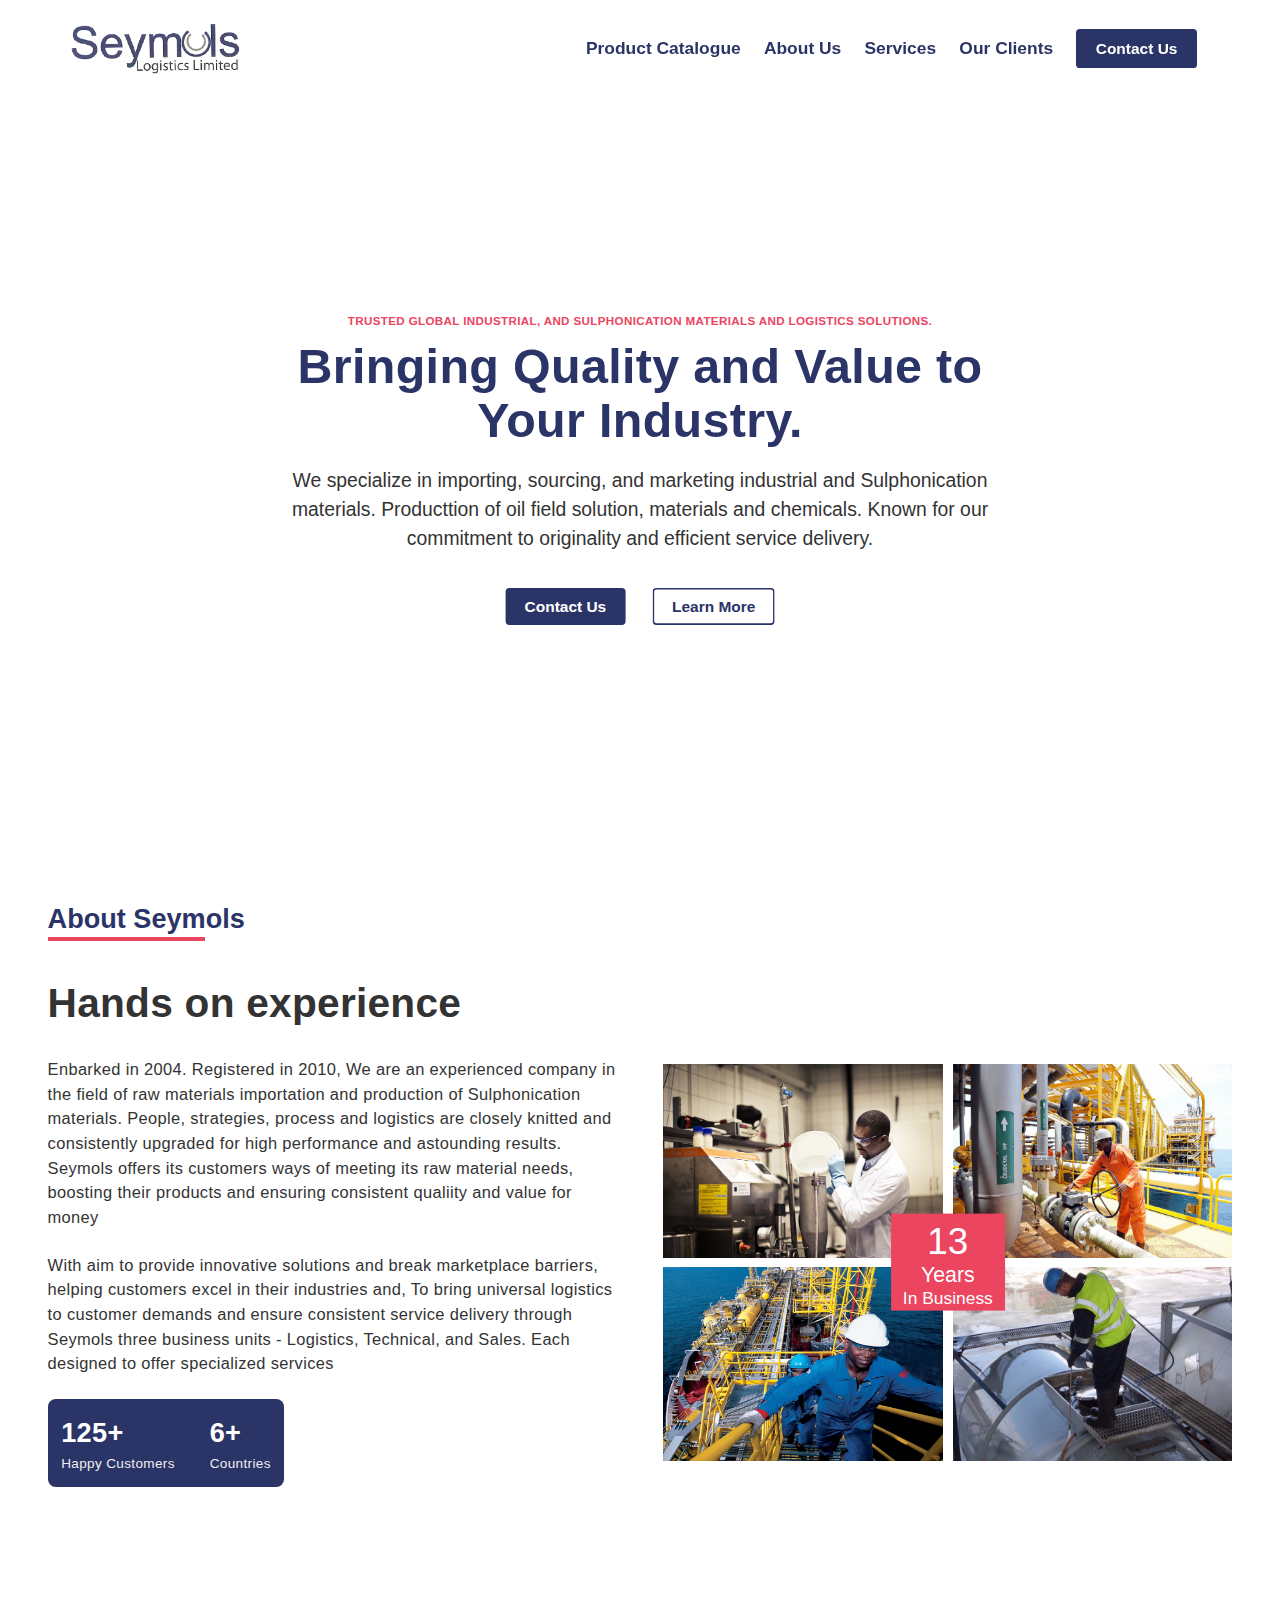
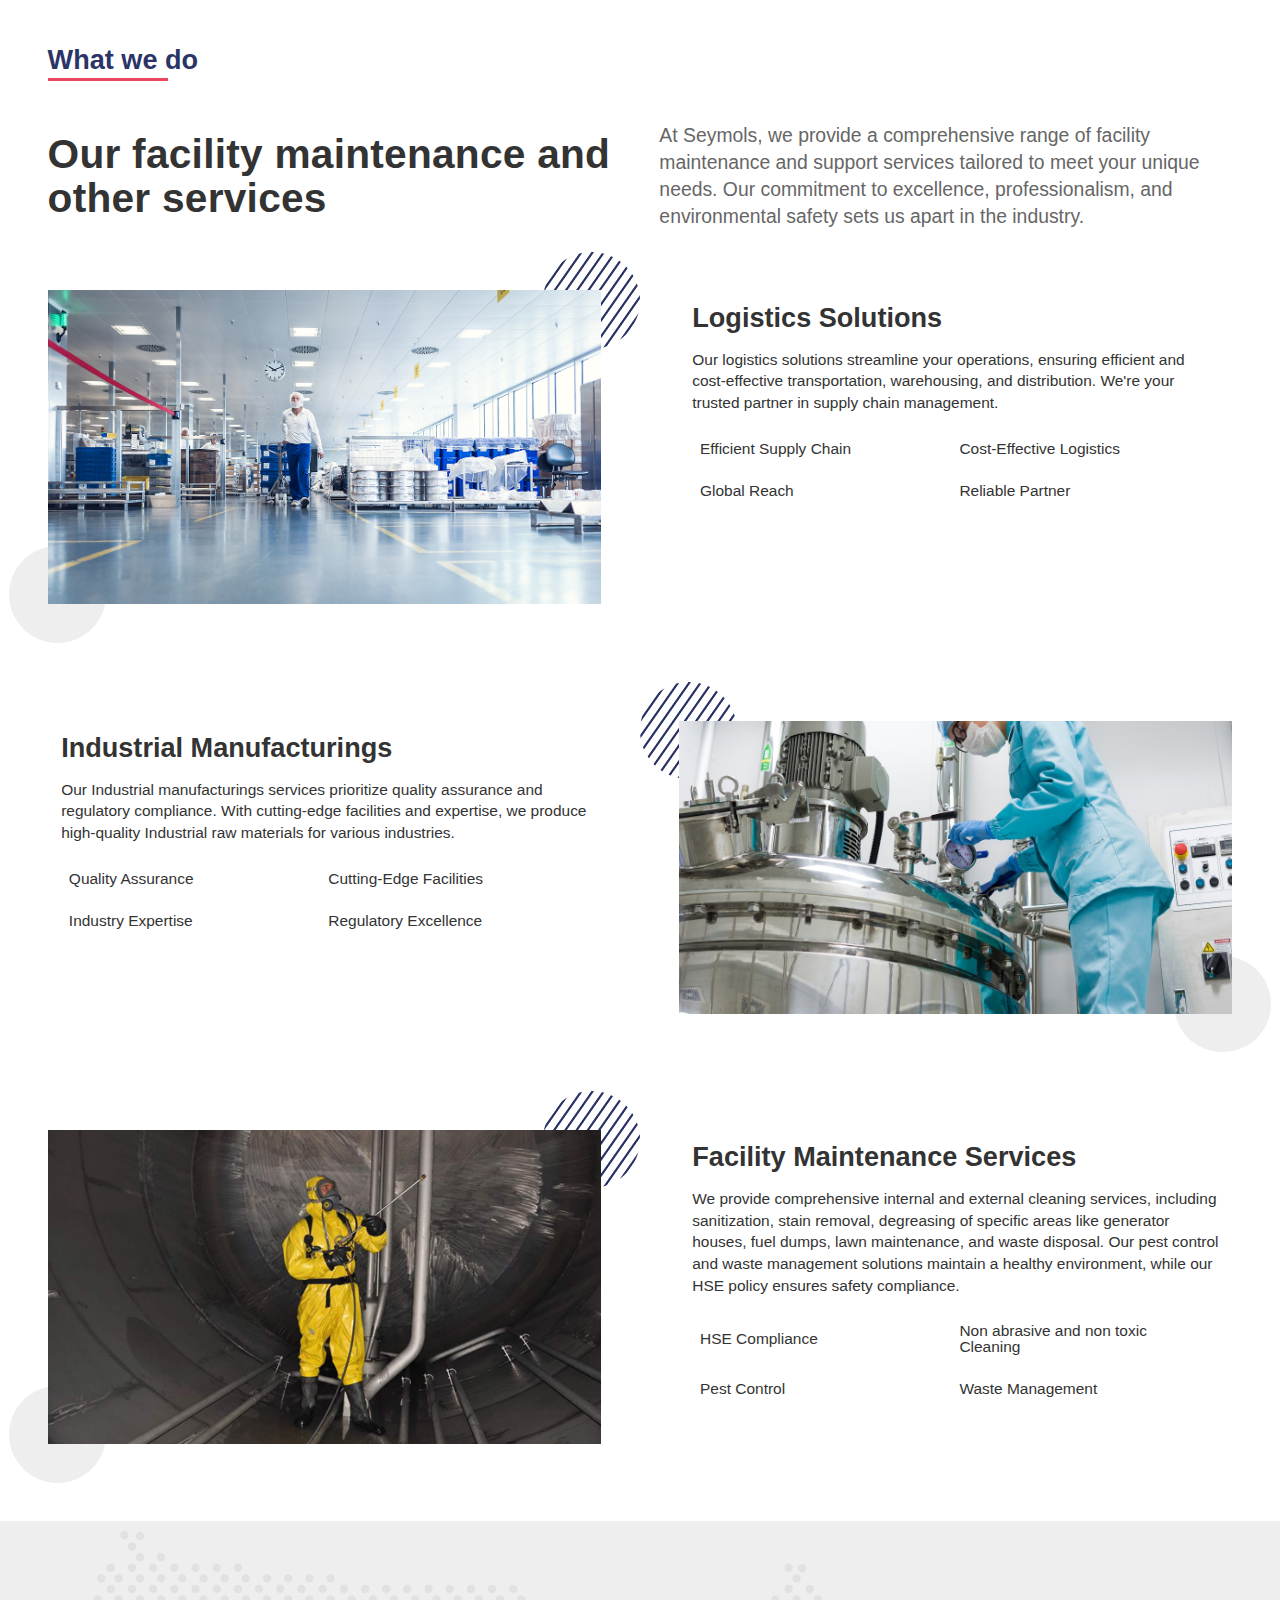
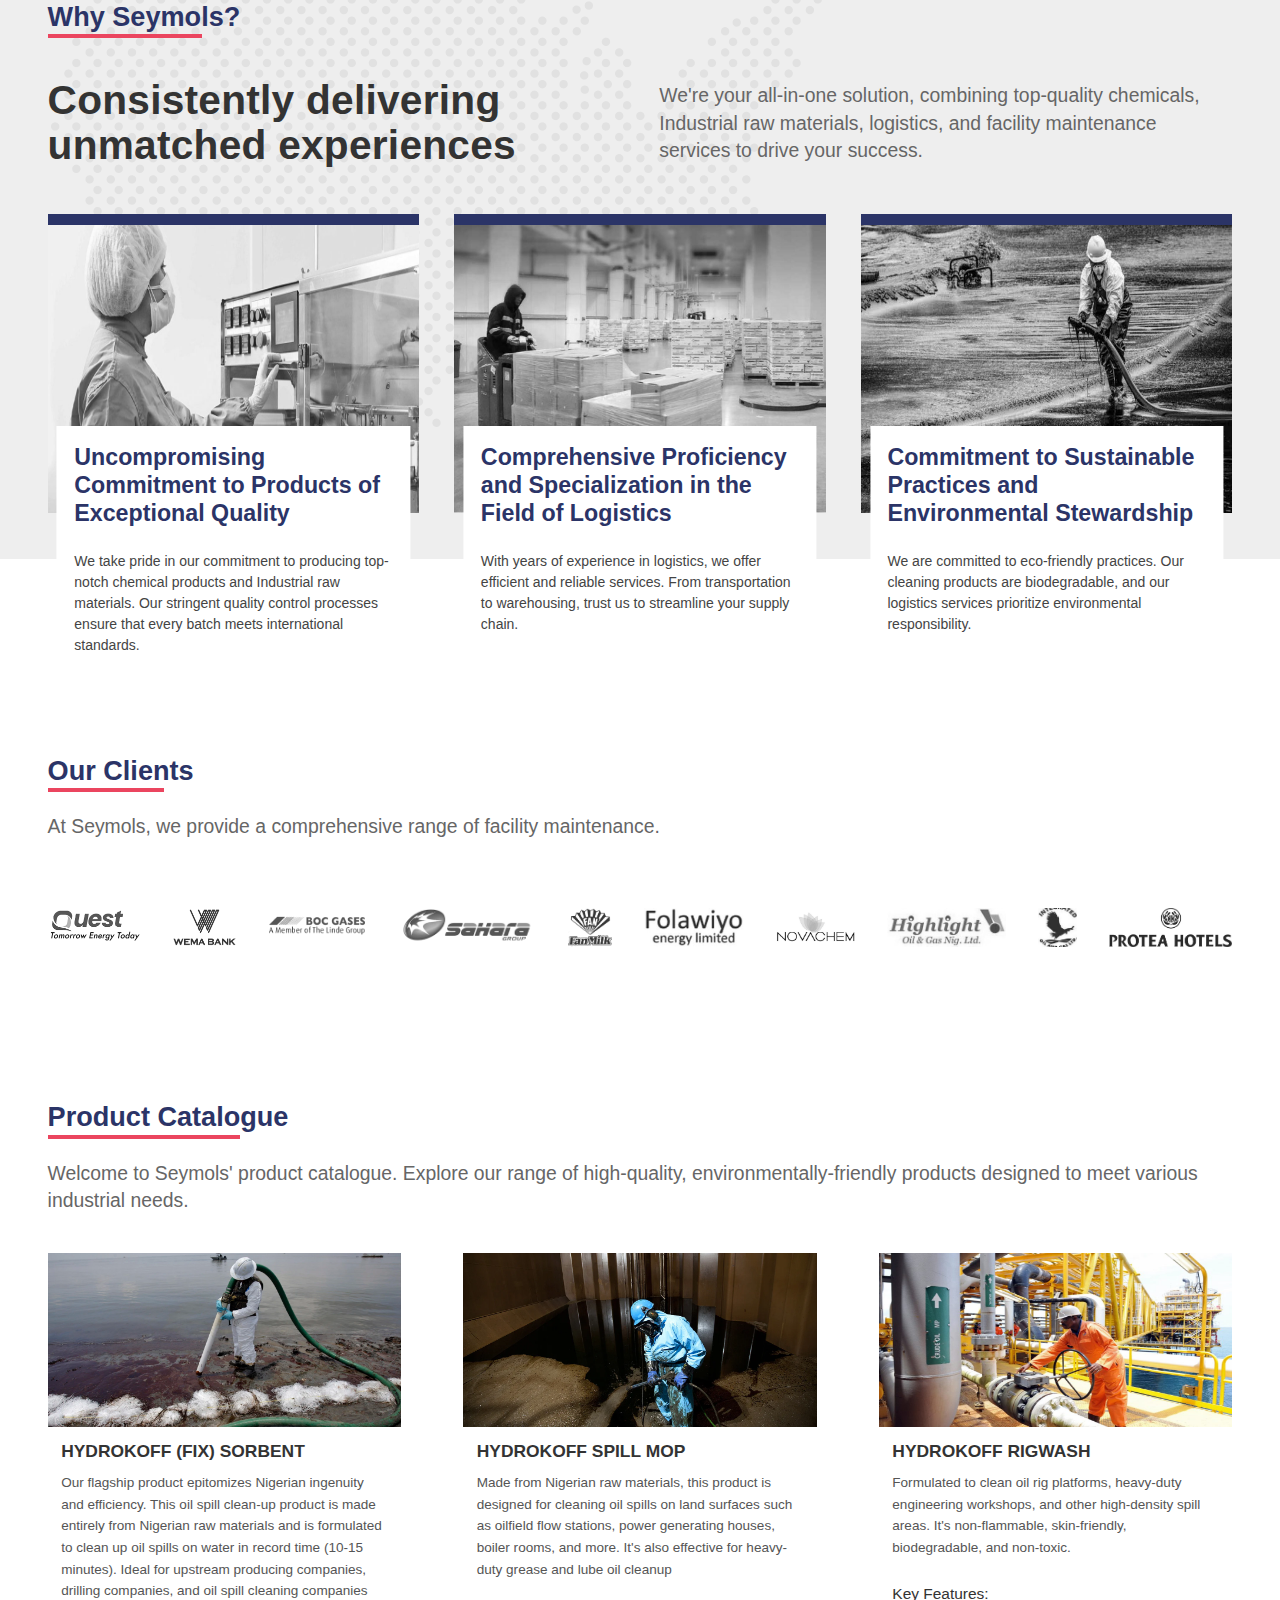
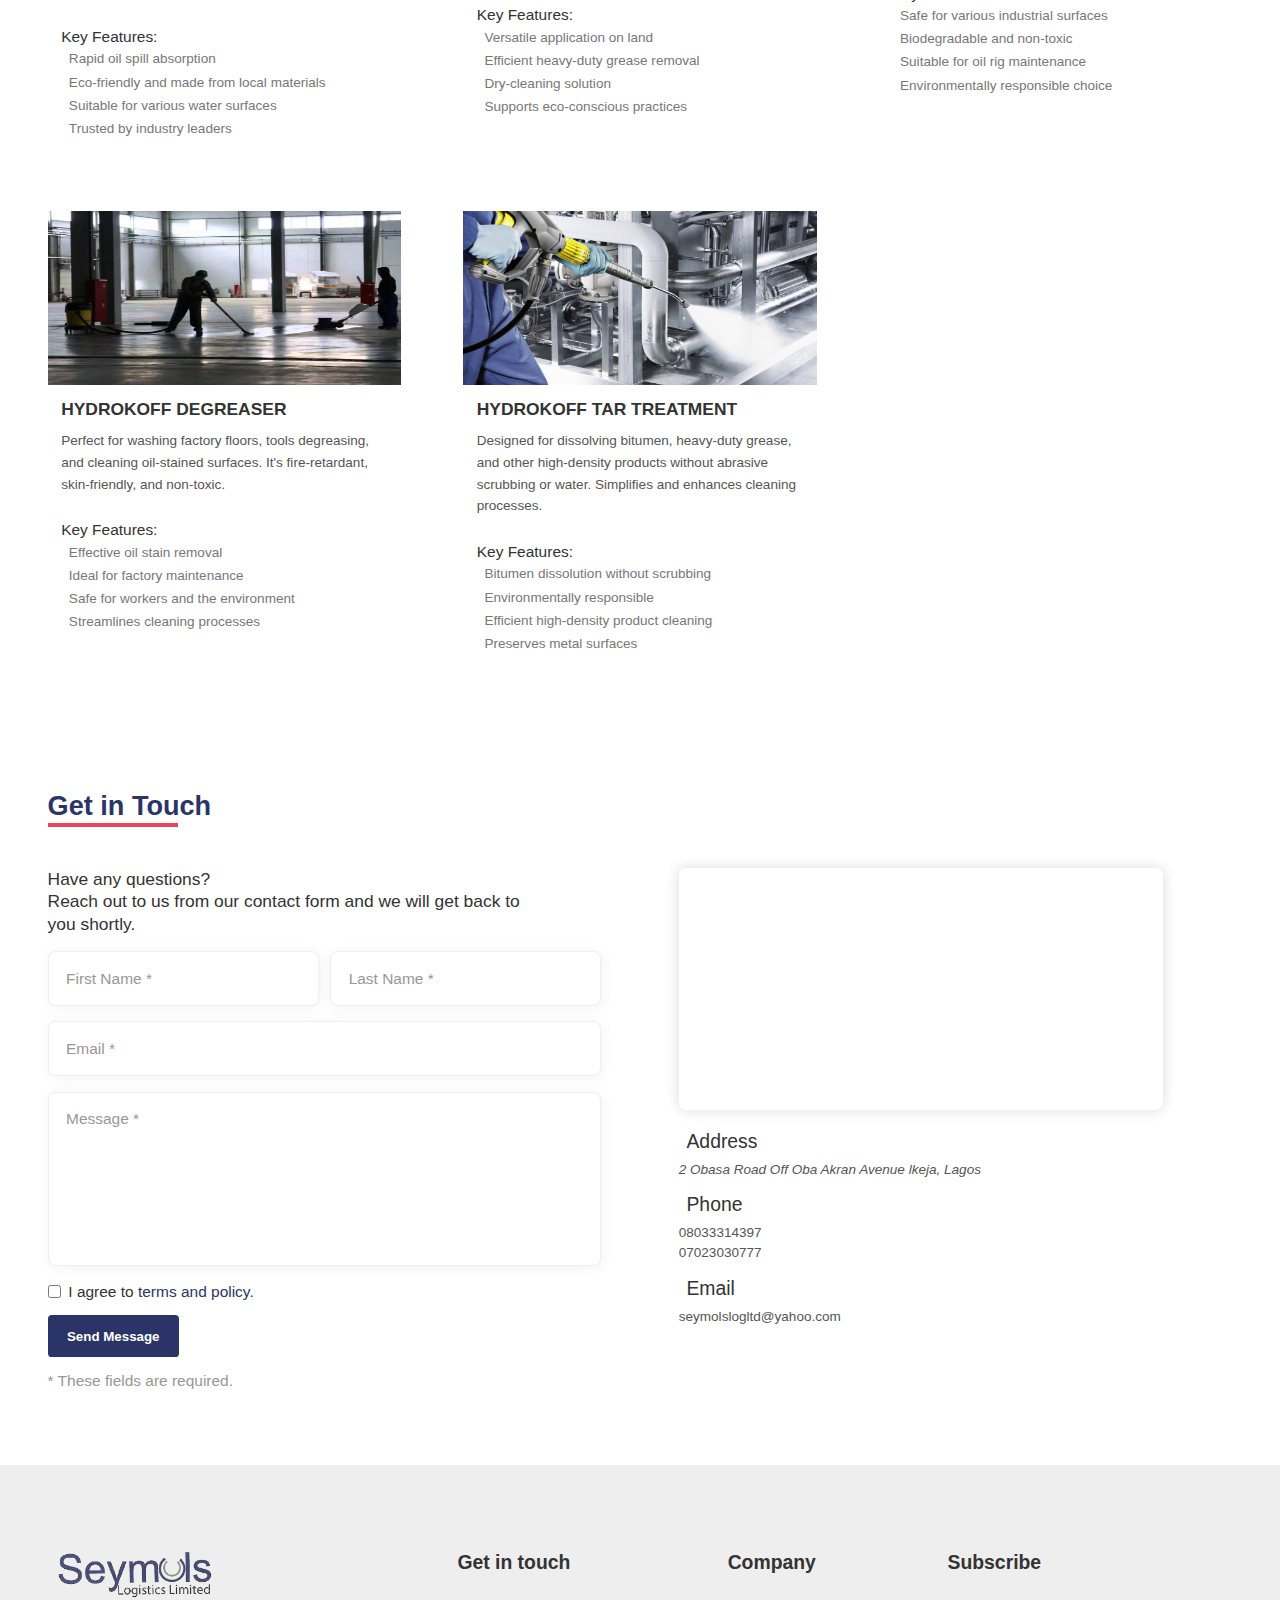
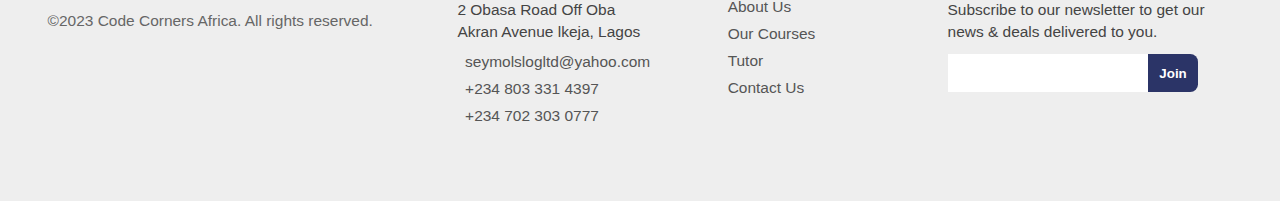
==== index.html @ c774d29f "almost completed" ====
<!DOCTYPE html>
<html lang="en">
    <head>
        <meta charset="UTF-8">
        <meta name="viewport" content="width=device-width, initial-scale=1.0">
        <meta http-equiv="X-UA-Compatible" content="ie=edge">

        <!-- flat icons -->
        <link rel='stylesheet' href='https://cdn-uicons.flaticon.com/uicons-bold-straight/css/uicons-bold-straight.css'>
        <link rel='stylesheet' href='https://cdn-uicons.flaticon.com/uicons-thin-straight/css/uicons-thin-straight.css'>
        <link rel='stylesheet' href='https://cdn-uicons.flaticon.com/uicons-solid-straight/css/uicons-solid-straight.css'>
        <link rel='stylesheet' href='https://cdn-uicons.flaticon.com/uicons-regular-rounded/css/uicons-regular-rounded.css'>
        <link rel='stylesheet' href='https://cdn-uicons.flaticon.com/uicons-solid-rounded/css/uicons-solid-rounded.css'>
        <link rel='stylesheet' href='https://cdn-uicons.flaticon.com/uicons-brands/css/uicons-brands.css'>
        <link rel="stylesheet" href="https://cdnjs.cloudflare.com/ajax/libs/font-awesome/6.4.0/css/all.min.css" integrity="sha512-iecdLmaskl7CVkqkXNQ/ZH/XLlvWZOJyj7Yy7tcenmpD1ypASozpmT/E0iPtmFIB46ZmdtAc9eNBvH0H/ZpiBw==" crossorigin="anonymous" referrerpolicy="no-referrer" />


        <!-- style sheets -->
        <link rel="stylesheet" href="css/general.css">
        <link rel="stylesheet" href="css/main.css">
        <link rel="stylesheet" href="css/query.css">

        <!-- javascript -->
        <script defer src="/js/marquee.js"></script>
        <script defer src="/js/menuBar.js"></script>
        <script defer src="/js/index.js"></script>

        <!-- title -->
        <title>Seymols Logistics Limited</title>
    </head>
    <body>
        <main>
            <header class="header">
                <a href="#">
                    <img class="logo__image" src="./img/symbols.png" alt="project-logo-removebg-preview" />
                </a>
                
                <nav class="navbar">
                    <ui class="nav__list">
                        <!-- <li class="nav__item"><a href="#">Home</a></li> -->
                        <li class="nav__item"><a href="#product">Product Catalogue</a></li>
                        <li class="nav__item"><a href="#about">About Us</a></li>
                        <!-- What we do -->
                        <!-- Our team -->
                        <li class="nav__item"><a href="#what">Services</a></li>
                        <li class="nav__item"><a href="#clients">Our Clients</a></li>
                        <div class="nav__extras">
                            <a href="#contact" class="nav__button">Contact Us</a>
                            <i class="fi fi-rr-cart-arrow-down nav__icon"></i>
                        </div>
                    </ui>

                    <button class="navigation-controls">
                        <i class="fa-solid fa-bars navigation-icon"></i>
                    </button>

                    <ui class="nav__list-m">
                        <!-- <li class="nav__item"><a href="#">Home</a></li> -->
                        <li class="nav__item"><a href="#">Product Catalogue</a></li>
                        <li class="nav__item"><a href="#">About Us</a></li>
                        <!-- What we do -->
                        <!-- Our team -->
                        <li class="nav__item"><a href="#">Services</a></li>
                        <li class="nav__item"><a href="#">Our Clients</a></li>
                        <div class="nav__extras">
                            <a href="#" class="nav__button">Contact Us</a>
                            <i class="fi fi-rr-cart-arrow-down nav__icon"></i>
                        </div>
                    </ui>


                </nav>
            </header>

            <!-- <section class="section hero__section">
                <div class="hero">
                    <div class="section__container">
                        <div class="hero__details">
                            <div class="hero__text--box">
                                <p class="sub__heading">safe, fast & reliable</p>
                                <h1 class="heading__primary">Trusted Global Phamarceutical logistics Services</h1>
                                <h4 class="hero__text">We imports, sources and markets industrials and phamarceutical raw materials and consistently doing business with growing chemical auxiliary manufacturers and phamarceutical industries.</h4>
                                <div class="hero__actions">
                                    <button class="hero__button btn btn--filled">Contact Us</button>
                                    <button class="hero__button btn btn--outline">Product Catalogue</button>
                                </div>
                            </div>
                            <div class="hero__image--box">
                                <img class="hero__image" src="./img/need-removebg-preview.png"/>
                            </div>
                        </div>
                        
                    </div>
                    <div class="hero__stat">
                        <div class="section__container">
                            <div class="stat">
                                <p class="stat__heading">The numbers speak for themselves</p>
                                <div class="stats__box">
                                    <span class="stat__figure">
                                        <p class="stat--number">24000</p>
                                        <p class="stat--text">Average label a day</p>
                                    </span>
                                    <span class="stat__figure">
                                        <p class="stat--number">150+ </p>
                                        <p class="stat--text">Happy Customers</p>
                                    </span>
                                    <span class="stat__figure">
                                        <p class="stat--number">5+ </p>
                                        <p class="stat--text">Countries</p>
                                    </span>
                                </div>
                            </div>
                        </div>
                    </div>
                </div>
            </section> -->
            
            <!-- hero section -->
            <section class="section hero__section">
                <div class="section__container">
                    <video class="bg__video" loop autoplay muted>
                        <source src="./img/edited-bg-img.mp4" type="video/mp4" />
                    </video>
                    <div class="hero__text--box">
                        <p class="sub__heading">Trusted Global Industrial, and Sulphonication materials and logistics solutions.</p>
                        <h1 class="heading__primary">Bringing Quality and Value to Your Industry.</h1>
                        <h4 class="hero__text">
                            We specialize in importing, sourcing, and marketing industrial and Sulphonication materials. Producttion of oil field solution, materials and chemicals. Known for our commitment to originality and efficient service delivery.
                        </h4>
                        <div class="hero__actions">
                            <button class="hero__button btn btn--filled">Contact Us</button>
                            <button class="hero__button btn btn--outline">Learn More</button>
                        </div>
                    </div>
                </div>
            </section>

            <section class="section about__section" id="about">
                <div class="section__container">
                    <h3 class="section__heading __heading">About Seymols</h3>
                    <h4 class="why__title">Hands on experience</h4>

                    <div class="about">
                        <span class="about--text">
                            <p>Enbarked in 2004. Registered in 2010, We are an experienced company in the field of raw materials importation and production of Sulphonication materials. People, strategies, process and logistics are closely knitted and consistently upgraded for high performance and astounding results. Seymols offers its customers ways of meeting its raw material needs, boosting their products and ensuring consistent qualiity and value for money</p>
                            <p>With aim to provide innovative solutions and break marketplace barriers, helping customers excel in their industries and, To bring universal logistics to customer demands and ensure consistent service delivery through Seymols three business units - Logistics, Technical, and Sales. Each designed to offer specialized services</p>

                            <div class="stat">
                                <div class="stats__box">
                                    <span class="stat__figure">
                                        <p class="stat--number">125+ </p>
                                        <p class="stat--text">Happy Customers</p>
                                    </span>
                                    <span class="stat__figure">
                                        <p class="stat--number">6+ </p>
                                        <p class="stat--text">Countries</p>
                                    </span>
                                </div>
                            </div>
                        </span>
                        <div class="about--images">
                            <img class="about--image about--image-1" src="/img/useful-1.jpg" alt="" />
                            <img class="about--image about--image-2" src="/img/oil-rig-2.jpg" alt="" />
                            <img class="about--image about--image-3" src="/img/oil-rig-3.jpg" alt="" />
                            <img class="about--image about--image-4" src="/img/oil-rig.jpg" alt="" />
                            <span class="about-text-image">
                                <p class="text--figure">13</p>
                                <p class="text--title">Years</p>
                                <p class="text--text">in business</p>
                            </span>
                        </div>
                    </div>
                </div>
            </section>



            <!-- what / services section -->
            <section class="section what__section" id="what">
                <div class="section__container">
                    <h3 class="section__heading __heading">What we do</h3>
                    
                    <span class="__title--box">
                        <h4 class="__title">Our facility maintenance and other services</h4>
                        <p class="__subTitle">At Seymols, we provide a comprehensive range of facility maintenance and support services tailored to meet your unique needs. Our commitment to excellence, professionalism, and environmental safety sets us apart in the industry.</p>
                    </span>

                    <!-- figure 1 -->
                    <div class="what__cards">
                        <figure class="what__figure">
                            <span style="position: relative;">
                                <div class="bg-line l-left"></div>
                                <img src="img/logistics.jpg" alt="figure card image" class="figure--image" />
                                <div class="bg-circle l-right"></div>
                            </span>
                            <span class="figure--content">

                                <p class="figure--content-heading">Logistics Solutions</p>
                                <p class="figure--content-text">Our logistics solutions streamline your operations, ensuring efficient and cost-effective transportation, warehousing, and distribution. We're your trusted partner in supply chain management.</p>
                                <ul>
                                    <li><i class="fi fi-sr-check-circle"></i> Efficient Supply Chain</li>
                                    <li><i class="fi fi-sr-check-circle"></i> Cost-Effective Logistics</li>
                                    <li><i class="fi fi-sr-check-circle"></i> Global Reach</li>
                                    <li><i class="fi fi-sr-check-circle"></i> Reliable Partner</li>
                                </ul>
                            </span>
                        </figure>

                        <!-- figure 2 -->
                        <figure class="what__figure">
                            <span class="figure--content">
                                <p class="figure--content-heading">Industrial Manufacturings</p>
                                <p class="figure--content-text">Our Industrial manufacturings services prioritize quality assurance and regulatory compliance. With cutting-edge facilities and expertise, we produce high-quality Industrial raw materials for various industries.</p>
                                <ul>
                                    <li><i class="fi fi-sr-check-circle"></i> Quality Assurance</li>
                                    <li><i class="fi fi-sr-check-circle"></i> Cutting-Edge Facilities</li>
                                    <li><i class="fi fi-sr-check-circle"></i> Industry Expertise</li>
                                    <li><i class="fi fi-sr-check-circle"></i> Regulatory Excellence</li>
                                </ul>
                            </span>
                            <span style="position: relative;">
                                <div class="bg-line l-right"></div>
                                <img src="img/quality-assurance-1.jpg" alt="figure card image" class="figure--image" />
                                <div class="bg-circle l-left"></div>
                            </span>
                        </figure>


                        <!-- figure 3 -->
                        <figure class="what__figure">
                            <span style="position: relative;">
                                <div class="bg-line l-left"></div>
                                <img src="img/useful-2.jpg" alt="figure card image" class="figure--image" />
                                <div class="bg-circle l-right"></div>
                           </span>
                            <span class="figure--content">
                                <p class="figure--content-heading">Facility Maintenance Services</p>
                                <p class="figure--content-text">We provide comprehensive internal and external cleaning services, including sanitization, stain removal, degreasing of specific areas like generator houses, fuel dumps, lawn maintenance, and waste disposal. Our pest control and waste management solutions maintain a healthy environment, while our HSE policy ensures safety compliance.</p>
                                <ul>
                                    <li><i class="fi fi-sr-check-circle"></i> HSE Compliance</li>
                                    <li><i class="fi fi-sr-check-circle"></i> Non abrasive and non toxic Cleaning</li>
                                    <li><i class="fi fi-sr-check-circle"></i> Pest Control</li>
                                    <li><i class="fi fi-sr-check-circle"></i> Waste Management</li>
                                </ul>
                            </span>
                        </figure>

                    </div>
                </div>
            </section>



            <!-- why section -->
            <section class="section why__section" id="why">
                <div class="section__container">
                    <h3 class="__heading section__heading">Why Seymols?</h3>
                
                    <span class="why__title--box">
                        <h4 class="why__title">Consistently delivering unmatched experiences</h4>
                        <p class="why__subTitle">We're your all-in-one solution, combining top-quality chemicals, Industrial raw materials, logistics, and facility maintenance services to drive your success.</p>
                    </span>

                    <div class="why why__cards">
                        <div class="why__figure">
                            <img class="why--image why--image-1" src="/img/quality.jpg" alt="why image" />
                            <span class="why--details">
                                <p class="why--card-title">Uncompromising Commitment to Products of Exceptional Quality</p>
                                <p class="why--card-text">
                                    We take pride in our commitment to producing top-notch chemical products and Industrial raw materials. Our stringent quality control processes ensure that every batch meets international standards.
                                </p>
                            </span>
                        </div>
                        <div class="why__figure">
                            <img class="why--image" src="/img/why-logistics-1.jpg" alt="why image" />
                            <span class="why--details">
                                <p class="why--card-title">Comprehensive Proficiency and Specialization in the Field of Logistics</p>
                                <p class="why--card-text">
                                    With years of experience in logistics, we offer efficient and reliable services. From transportation to warehousing, trust us to streamline your supply chain.
                                </p>
                            </span>
                        </div>
                        <div class="why__figure">
                            <img class="why--image" src="/img/Oil-spil-1-1.jpeg" alt="why image" />
                            <span class="why--details">
                                <p class="why--card-title">Commitment to Sustainable Practices and Environmental Stewardship</p>
                                <p class="why--card-text">
                                    We are committed to eco-friendly practices. Our cleaning products are biodegradable, and our logistics services prioritize environmental responsibility.
                                </p>
                            </span>
                        </div>
                    </div>
                </div>
            </section>


            

            <!-- clients -->
            <section class="section client__section __section" id="clients">
                <div class="section__container">
                    <h3 class="section__heading __heading">Our Clients</h3>
                    <p class="__subTitle">At Seymols, we provide a comprehensive range of facility maintenance.
                    <div class="client--box marquee">
                        <img src="/img/clients-image/Logo.png" alt="logo">
                        <img src="/img/clients-image/Wema-Bank.png" alt="logo">
                        <img id="boc" src="/img/clients-image/boc.webp" alt="logo">
                        <img src="/img/clients-image/sahara.png" alt="logo">
                        <img src="/img/clients-image/fan-milk.png" alt="logo">
                        <img src="/img/clients-image/folawiyo.jpeg" alt="logo">
                        <img src="/img/clients-image/novachem_1.jpg" alt="logo">
                        <img src="/img/clients-image/highlight.jpeg" alt="logo">
                        <img src="/img/clients-image/integrated.jpeg" alt="logo">
                        <img src="/img/clients-image/protea.webp" alt="logo">
                    </div>
                </div>
            </section>



            <!-- product catalogue -->
            <section class="section product__section" id="product">
                <div class="section__container">
                    <h3 class="section__heading __heading">Product Catalogue</h3>
                    <p class="__subTitle">Welcome to Seymols' product catalogue. Explore our range of high-quality, environmentally-friendly products designed to meet various industrial needs.

                    <div class="product__grid">
                        <!-- product 1 -->
                        <figure class="product__figure">
                            <img class="product__image" src="./img/product-1.png" alt="product image">
                            <figcaption class="product__content">
                                <p class="product__title"> HYDROKOFF (FIX) SORBENT</p>
                                <p>Our flagship product epitomizes Nigerian ingenuity and efficiency. This oil spill clean-up product is made entirely from Nigerian raw materials and is formulated to clean up oil spills on water in record time (10-15 minutes). Ideal for upstream producing companies, drilling companies, and oil spill cleaning companies</p>
                                <p class="key-fetures">Key Features:</p>
                                <ul>
                                    <li><i class="fi fi-sr-check-circle"></i> Rapid oil spill absorption</li>
                                    <li><i class="fi fi-sr-check-circle"></i> Eco-friendly and made from local materials</li>
                                    <li><i class="fi fi-sr-check-circle"></i> Suitable for various water surfaces</li>
                                    <li><i class="fi fi-sr-check-circle"></i> Trusted by industry leaders</li>
                                </ul>
                            </figcaption>
                        </figure>

                        <!-- product 2 -->
                        <figure class="product__figure">
                            <img class="product__image" src="./img/product-1(ii).webp" alt="product image">
                            <figcaption class="product__content">
                                <p class="product__title">HYDROKOFF SPILL MOP</p>
                                <p>Made from Nigerian raw materials, this product is designed for cleaning oil spills on land surfaces such as oilfield flow stations, power generating houses, boiler rooms, and more. It's also effective for heavy-duty grease and lube oil cleanup</p>
                                <p class="key-fetures">Key Features:</p>
                                <ul>
                                    <li><i class="fi fi-sr-check-circle"></i> Versatile application on land</li>
                                    <li><i class="fi fi-sr-check-circle"></i> Efficient heavy-duty grease removal</li>
                                    <li><i class="fi fi-sr-check-circle"></i> Dry-cleaning solution</li>
                                    <li><i class="fi fi-sr-check-circle"></i> Supports eco-conscious practices</li>
                                </ul>
                            </figcaption>
                        </figure>

                        <!-- product 3 -->
                        <figure class="product__figure">
                            <img class="product__image" src="./img/product-2.jpg" alt="product image">
                            <figcaption class="product__content">
                                <p class="product__title">HYDROKOFF RIGWASH</p>
                                <p>Formulated to clean oil rig platforms, heavy-duty engineering workshops, and other high-density spill areas. It's non-flammable, skin-friendly, biodegradable, and non-toxic.</p>
                                <p class="key-fetures">Key Features:</p>
                                <ul>
                                    <li><i class="fi fi-sr-check-circle"></i> Safe for various industrial surfaces</li>
                                    <li><i class="fi fi-sr-check-circle"></i> Biodegradable and non-toxic</li>
                                    <li><i class="fi fi-sr-check-circle"></i> Suitable for oil rig maintenance</li>
                                    <li><i class="fi fi-sr-check-circle"></i> Environmentally responsible choice </li>
                                </ul>
                            </figcaption>
                        </figure>

                        <!-- product 4 -->
                        <figure class="product__figure">
                            <img class="product__image" src="./img/product-5.webp" alt="product image">
                            <figcaption class="product__content">
                                <p class="product__title">HYDROKOFF DEGREASER</p>
                                <p>Perfect for washing factory floors, tools degreasing, and cleaning oil-stained surfaces. It's fire-retardant, skin-friendly, and non-toxic.</p>
                                <p class="key-fetures">Key Features:</p>
                                <ul>
                                    <li><i class="fi fi-sr-check-circle"></i> Effective oil stain removal</li>
                                    <li><i class="fi fi-sr-check-circle"></i> Ideal for factory maintenance</li>
                                    <li><i class="fi fi-sr-check-circle"></i> Safe for workers and the environment</li>
                                    <li><i class="fi fi-sr-check-circle"></i> Streamlines cleaning processes</li>
                                </ul>
                            </figcaption>
                        </figure>


                        <!-- product 5 -->
                        <figure class="product__figure">
                            <img class="product__image" src="./img/product-1(i).jpg" alt="product image">
                            <figcaption class="product__content">
                                <p class="product__title"> HYDROKOFF TAR TREATMENT</p>
                                <p>Designed for dissolving bitumen, heavy-duty grease, and other high-density products without abrasive scrubbing or water. Simplifies and enhances cleaning processes.</p>
                                <p class="key-fetures">Key Features:</p>
                                <ul>
                                    <li><i class="fi fi-sr-check-circle"></i> Bitumen dissolution without scrubbing</li>
                                    <li><i class="fi fi-sr-check-circle"></i> Environmentally responsible</li>
                                    <li><i class="fi fi-sr-check-circle"></i> Efficient high-density product cleaning</li>
                                    <li><i class="fi fi-sr-check-circle"></i> Preserves metal surfaces </li>
                                </ul>
                            </figcaption>
                        </figure>
                    </div>
                </div>
            </section>


            <!-- contact us  -->
            <section class="section" id="contact">
                <div class="section__container">
                    <h3 class="section__heading __heading">Get in Touch</h3>
                    <div class="contact__form">
                        <form class="form">
                            <p class="contact--text">
                                Have any questions?
                                <br />
                                Reach out to us from our contact form and we will get back to you shortly.</p>
                            <div class="form--flex">
                                <div class="form--item">
                                    <input class="form--input" type="text" placeholder="First Name *" />
                                </div>
                                <div class="form--item">
                                    <input class="form--input" type="text" placeholder="Last Name *" />
                                </div>
                            </div>
                            <div class="form--item">
                                <input class="form--input" type="email" placeholder="Email *" />
                            </div>
                            <div class="form--item">
                                <textarea class="form--textarea" placeholder="Message *"></textarea>
                            </div>
                            <div class="form--item form--item-check">
                                <input type="checkbox" id="check" class="form--check" />
                                <label class="form--label" for="check">I agree to <a href="#">terms and policy.</a></label>
                            </div>
                            <div class="form--item">
                                <button class="form--button" type="submit">Send Message</button>
                            </div>
                            <p class="form--description">* These fields are required.</p>
                        </form>
                        <div class="contact--utils">
                            <div class="map--box">
                                <iframe src="https://www.google.com/maps/embed?pb=!1m18!1m12!1m3!1d3963.3683919527207!2d3.3325896741326657!3d6.601057822259008!2m3!1f0!2f0!3f0!3m2!1i1024!2i768!4f13.1!3m3!1m2!1s0x103b91864220c3ff%3A0x5a285214f516130d!2s2%20Obasa%20Rd%2C%20Ikeja%20101233%2C%20Ikeja%2C%20Lagos!5e0!3m2!1sen!2sng!4v1695051734181!5m2!1sen!2sng" width="600" height="450" style="border:0;" allowfullscreen="" loading="lazy" referrerpolicy="no-referrer-when-downgrade"></iframe>
                            </div>

                            <span>
                                <ul>
                                    <li class="list--heading"><i class="fi fi-sr-marker"></i> Address</li>
                                    <li><address>2 Obasa Road Off Oba Akran Avenue lkeja, Lagos</address></li>
                                </ul>
                                <ul>
                                    <li class="list--heading"><i class="fi fi-sr-phone-call"></i> Phone</li>
                                    <li><a href="tel:+2348033314397">08033314397 </a></li>
                                    <li><a href="tel:+2347023030777">07023030777</a></li>
                                </ul>
                                <ul>
                                    <li class="list--heading"><i class="fi fi-sr-envelope"></i> Email</li>
                                    <li><a href="mailto:seymolslogltd@yahoo.com">seymolslogltd@yahoo.com</a></li>
                                </ul>
                            </span>
                        </div>
                    </div>
                </div>
            </section>



        </main>

        <!-- footer -->
        <footer class="footer">
            <div class="section__container">
                <div class="footer__grid">
                    <div>
                        <img src="./img/symbols.png" alt="footer logo" />
                        <p class="copyright">&copy;2023 Code Corners Africa. All rights reserved.</p>
                        <span class="profile--socials">
                            <a target="_blank" href="#"><i class="fi fi-brands-facebook"></i></a>
                            <a target="_blank" href="#"><i class="fi fi-brands-twitter"></i></a>
                            <a target="_blank" href="#"><i class="fi fi-brands-whatsapp"></i></a>
                        </span>
                    </div>
                    <ul>
                        <li class="list--heading">Get in touch</li>
                        <li><p>2 Obasa Road Off Oba Akran Avenue lkeja, Lagos</p></li>
                        <li><a href="mailto:seymolslogltd@yahoo.com"><i class="fi fi-rr-envelope"></i>seymolslogltd@yahoo.com</a></li>
                        <li><a href="tel:+2348033314397"><i class="fi fi-rr-phone-flip"></i> +234 803 331 4397 </a></li>
                        <li><a href="tel:+2347023030777"><i class="fi fi-rr-phone-flip"></i> +234 702 303 0777</a></li>
                    </ul>
                    <ul>
                        <li class="list--heading">Company</li>
                        <li><a href="#">About Us</a></li>
                        <li><a href="#">Our Courses</a></li>
                        <li><a href="#">Tutor</a></li>
                        <li><a href="#">Contact Us</a></li>
                    </ul>
                    <ul>
                        <li class="list--heading">Subscribe</li>
                        <li><p>Subscribe to our newsletter to get our news & deals delivered to you.</p></li>

                        <div class="footer--subscribe">
                            <input type="email" />
                            <button class="">Join</button>
                        </div>
                    </ul>
                </div>
            </div>
        </footer>
    </body>
</html>
---- css/general.css ----
/* ============================= */
/* COMMENTS AND WEBSITE SYSTEM */
/* ============================= */
/* 

--- 01 TYPOGRAPHY
- font size system (rem):
    1rem / 1.2rem / 1.4rem / 1.6rem / 1.8rem / 2rem / 2.4rem / 3rem / 3.6rem / 4.4rem / 5.2rem / 6.2rem / 7.4rem / 8.6rem / 9.8rem

- line height
default: 1
h1: 1.1
h2: 1.25
h3: 1.3
paragraph: 1.6

- font weight
default: 400
medium: 500
semi-bold: 600
bold: 700

- letter spacing
0.75px
0.35px

--- 02 COLOR 
- main color: #2B3467, #ffffff
- tint: #BAD7E9
- shades: 
- acsent: #EB455F
- grey: #333, #444, #555



--- 05 SHADOW 

--- 06 BORDER-RADIUS
0.8rem
1rem

--- 07 WHITE-SPACE
- spacing system (px)
    2 / 4 / 8 / 12 / 16 / 24 / 32 / 48 / 64 / 80 / 96 / 128
*/

/* ============================= */
/* BASIC STYLES */
/* ============================= */
@import url('https://cdn-uicons.flaticon.com/uicons-regular-rounded/css/uicons-regular-rounded.css');
@import url('https://fonts.googleapis.com/css2?family=Montserrat:wght@300;400;500;600;700&display=swap');

* {
    padding: 0;
    margin: 0;
    box-sizing: border-box;
}

html {
    font-size: 60.5%;
    scroll-behavior: smooth;
}

body {
    font-size: 1.6rem;
    font-family: 'Open sans', sans-serif;
    color: #333;
    font-weight: 400;
    line-height: 1;
    transition: all .35s;
}

/* scrollbar */
::-webkit-scrollbar {
    width: .8rem;
}
::-webkit-scrollbar-track {
    background: #f1f1f1; 
}
::-webkit-scrollbar-thumb {
    background: #ccc; 
    border-radius:10px;
}
::-webkit-scrollbar-thumb:hover {
    background: #aaa; 
}

h1 { line-height: 1.1; }
h2 { line-height: 1.2; }
h3 { line-height: 1.3; }
a:link, a:visited {
    text-decoration: none;
    cursor: pointer;
    transition: all .35s ease-in-out;
    display: inline-block;
}
button {
    border: none;
    background-color: transparent;
}
.btn, button {
    cursor: pointer;
}
ul {
    list-style: none;
}
.section {
    padding: 8rem 0;
    overflow-x: hidden;
}
.section__container {
    max-width: 128rem;
    padding: 0 2.8rem;
    margin: 0 auto;
}
.header {
    position: fixed;
    top: 0;
    left: 0;
    right: 0;
    padding: 0 6.2rem;
    height: 10rem;
    display: flex;
    align-items: center;
    justify-content: space-between;
    background-color: rgba(255, 255, 255, 0.85);
    z-index: 1000;
}
/* .navbar {
    display: flex;
    align-items: center;
    gap: 2.4rem;
} */
.logo__image {
    height: 6.8rem;
}
.nav__list {
    display: flex;
    gap: 2.4rem;
    align-items: center;
    list-style: none;
}
.nav__list .nav__item a {
    padding-top: 1.2rem;
}
.nav__item a {
    text-decoration: none;
    color: #2B3467;
    font-size: 1.8rem;
    font-weight: 600;
    line-height: 0.4;
}
.nav__item a:hover {
    /* color: #EB455F; */
    transition: all .35s;
}
.nav__item a::after {
    content: '';
    display: inline-block;
    width: 70%;
    height: 1.6px;
    border-radius: 1.2rem;
    background-color: #EB455F;
    transition: all .35s;
    opacity: 0;
}
.nav__item a:hover::after {
    animation: fadeIn .35s ease-in;
    opacity: 1;
}
@keyframes fadeIn {
    from { transform: translateX(-3rem);}
    to { opacity: 1; transform: translateX(0);}
}
.nav__extras {
    display: flex;
    align-items: center;
    gap: 2.4rem;
}
.nav__button {
    padding: 1.2rem 2rem;
    background-color: #2B3467;
    color: #fff;
    border-radius: .4rem;
    font-size: 1.6rem;
    font-weight: 600;
}
.nav__icon {
    font-size: 2.4rem;
    color: #EB455F;
    transition: all .35s;
    cursor: pointer;
}
.nav__icon:hover {
    color: #222;
}
.navigation-controls {
    display: none;
    opacity: 0;
    border: none;
    background-color: transparent;
}
.navigation-icon {
    font-size: 3rem;
}
.nav__list-m {
    display: none;
    opacity: 0;
}

.hero__section {
    height: 95vh;
    position: relative;
}
.bg__video {
    position: absolute;
    top: 0;
    left: 0;
    right: 0;
    height: 95vh;
    width: 100%;
    object-fit: cover;
    object-position: top;
}
.heading__primary {
    font-size: 5rem;
    line-height: 1.1;
    font-weight: 600;
    letter-spacing: .35px;
    margin-bottom: 2rem;
    color: #2B3467;
}
.section__heading {
    color: #2B3467;
    font-size: 2.8rem;
    text-align: center;
    margin-bottom: 3.2rem;
    font-weight: 600;
}
.section__text {
    font-size: 1.8rem;
    line-height: 1.4;
    text-align: center;
    max-width: 95rem;
    margin: -1.8rem auto 4.8rem;
}
.bg-line {
    background: repeating-linear-gradient(-55deg,rgba(255,255,255,0) 0.8px,#2B3467 1.6px,#2B3467 3px,rgba(255,255,255,0) 3.8px,rgba(255,255,255,0) 10px);
    top: -4rem;
}
.bg-line, .bg-circle {
    position: absolute;
    z-index: -1;
    border-radius: 50%!important;
    height: 10rem;
    width: 10rem;
}
.bg-circle {
    bottom: -4rem;
    background-color: #eee!important
}
.l-right {
    left: -4rem;
}
.l-left {
    right: -4rem;
}

/*  */
.footer {
    /* background-color: #21262c; */
    background-color: #eee;
    padding: 8rem 0;
}
.footer img {
    height: 6.2rem;
    margin-bottom: .8rem;
}
.footer__grid {
    display: grid;
    grid-template-columns: 35fr 20fr 15fr 30fr;
    gap: 8rem;
}
.copyright {
    color: #666;
    margin-bottom: 1.8rem;
}
.profile--socials {
    display: flex;
    align-items: center;
    gap: 2.4rem;
}
.profile--socials a {
    color: #666;
    font-size: 2.4rem;
    transition: color .35s;
}
.footer__grid ul {
    display: flex;
    flex-direction: column;
    gap: 1.2rem;
    padding-top: 1rem;
}
.footer__grid ul li p {
    font-size: 1.6rem;
    line-height: 1.4;
    color: #444;
}
.footer__grid ul li a {
    color: #555;
    font-size: 1.6rem;
    font-weight: 500;

    display: flex;
    align-items: center;
    gap: .8rem;
    transition: color .35s;
}
.footer__grid ul li a:hover, .profile--socials a:hover {
    color: #333;
}
.list--heading {
    font-size: 2rem;
    font-weight: 600;
    margin-bottom: 1.6rem;
}
.footer--subscribe {
    display: flex;
    align-items: center;
}
.footer--subscribe input {
    padding: 1.2rem;
    box-shadow: inset 0 0 0 1px transparent;
    background-color: #fff;
    font-size: 1.4rem;
    transition: all .35s;
    outline: none;
    border: none;
}
.footer--subscribe input:focus, .footer--subscribe input:hover {
    outline: none;
    border: none;
    box-shadow: inset 0 0 0 1px #2B3467;

}
.footer--subscribe button {
    background-color: #2B3467;
    border-top-right-radius: .8rem;
    border-bottom-right-radius: .8rem;
    padding: 1.2rem;
    color: #fff;
    font-weight: 600;
}
---- css/main.css ----
.hero {
    display: flex;
    flex-direction: column;
}
.hero__details {
    display: grid;
    grid-template-columns: 1fr 1fr;
    align-items: start;
    gap: 8rem;
    margin-bottom: 3rem;
}
.hero__text--box {
    background-color: rgba(255, 255, 255, .85);
    width: 85rem;
    padding: 3.2rem;
    text-align: center;

    position: absolute;
    top: 55%;
    left: 50%;
    transform: translate(-50%, -50%);
    z-index: 10;
}
.sub__heading {
    font-size: 1.2rem;
    text-transform: uppercase;
    font-weight: 600;
    color: #EB455F;
    margin-bottom: 1.4rem;
    letter-spacing: .35px;
}
.hero__text {
    font-size: 2rem;
    line-height: 1.5;
    font-weight: 500;
    margin-bottom: 3.6rem;
    color: #333;
}
.hero__actions {
    display: flex;
    align-items: center;
    justify-content: center;
    gap: 2.8rem;
}
.hero__button {
    padding: 1rem 2rem;
    border-radius: .4rem;
    font-size: 1.6rem;
    transition: all .35s;
    font-weight: 600;
}
.btn--filled {
    background-color: #2B3467;
    color: #fff;
}
.btn--outline {
    color: #2B3467;
    box-shadow: inset 0 0 0 .16rem #2B3467;
}


.__section {
    padding: 18rem 0 8rem;
}
.about__section {
    padding: 4.8rem 0 8rem;
    
}
.about {
    display: grid;
    grid-template-columns: 1fr 1fr;
    align-items: center;
    gap: 4.8rem;
    margin-top: 3.2rem;
}
.about--text {
    width: 100%;
    display: flex;
    flex-direction: column;
    align-items: flex-start;
    gap: 2.4rem;
    font-size: 1.7rem;
    line-height: 1.5;
    letter-spacing: .35px;
}
.about--images {
    display: grid;
    grid-template-columns: 1fr 1fr;
    gap: 1rem;
    position: relative;
    margin-top: -2rem;
}
.about--image {
    height: 20rem;
    width: 100%;
}
.about-text-image {
    display: flex;
    flex-direction: column;
    align-items: center;
    gap: .4rem ;
    text-transform: capitalize;
    position: absolute;
    top: 50%;
    left: 50%;
    background-color: #EB455F;
    color: #fff;
    width: 20%;
    height: 10rem;
    padding: 1rem;
    transform: translate(-50%, -50%);
}
.text--figure {
    font-size: 3.8rem;
}
.text--title {
    font-size: 2.2rem
}
.text--text {
    font-size: 1.8rem
}

/*  */
.stats__box {
    display: flex;
    align-items: center;
    align-self: flex-start;
    width: 100%;
    gap: 3.6rem;
    background-color: #2B3467;
    color: #fff;
    padding: 1.4rem;
    border-radius: .8rem;
}
.stat--number {
    font-size: 2.8rem;
    font-weight: 600;
}
.stat--text {
    color: #eee;
    font-size: 1.4rem;
}



/* what section */
/* .what__section {
    background-image: linear-gradient(rgba(0, 0, 0, .75), rgba(0, 0, 0, .75)), url('../img/logistics.jpg');
    background-repeat: no-repeat;
    background-position: center;
    background-size: cover;
    padding: 8rem 0 12rem;
}
.what__section .__heading, .__title {
    color: #fff;
}
.what__section .__subTitle {
    color: #eee;
} */
/* .what__section {} */
.what__cards {
    display: flex;
    flex-direction: column;
    gap: 12rem;
    margin-top: 6.2rem;
}
.what__figure {
    display: grid;
    grid-template-columns: 1fr 1fr;
    gap: 8rem;
}
.figure--content {
    color: #333;
    padding: 1.4rem;
    width: 100%;
}
.figure--content-heading {
    font-size: 2.8rem;
    font-weight: 600;
    margin-bottom: 1.8rem;
    color: #333;

    display: flex;
    align-items: center;
    gap: 1rem;
}
.figure--content-text {
    line-height: 1.4;
}
.figure--content ul {
    display: grid;
    width: 100%;
    margin-top: 2.8rem;
    grid-template-columns: 24rem 24rem;
    gap: 2.8rem;
}

.figure--content ul li, .product__content ul li {
    display: flex;
    align-items: center;
    gap: .8rem;
}
.figure--content ul li i, .product__content ul li i {
    color: #eb455ec7;
    font-size: 2.4rem;
}
.figure--image {
    width: 100%;
    height: 100%;
}


/* why us */
.why__section {
    background-color: #eee;
    background-image: url('./../img/bg-dotted.webp');
    background-repeat: no-repeat;
    background-size: auto;
    background-position: 10% 15%;
    background-attachment: scroll;
    padding: 8rem 0 4.8rem;
    overflow: visible !important;
}
.__heading, .about__heading {
    text-align: start;
    display: inline-block;
    position: relative;
    padding-bottom: .4rem;
    margin-bottom: 4.2rem;
}
.__heading::after {
    content: '';
    display: inline-block;
    width: 80%;
    height: .4rem;
    background-color: #EB455F;
    position: absolute;
    bottom: 0;
    left: 0;
}
.why__title--box, .__title--box {
    display: grid;
    grid-template-columns: 1fr 1fr;
    align-items: center;
    gap: 4rem;
}
.why__title, .__title {
    font-size: 4.2rem;
    line-height: 1.1;
    letter-spacing: .25px;
}
.why__subTitle, .__subTitle {
    font-size: 2rem;
    font-weight: 300;
    line-height: 1.4;
    color: #666;
}
.why__cards {
    margin-top: 4.8rem;
    display: grid;
    grid-template-columns: repeat(3, 1fr);
    gap: 3.6rem;
    color: #444;
}
.why__figure {
    border-top: 1.2rem solid #2B3467;
    position: relative;
}

.why--image {
    width: 100%;
    height: 100%;
    filter: saturate(0);
    transition: all .35s ease-in-out;
}
.why--image:hover {
    filter: none;
}
.why--details {
    width: 95%;
    position: absolute;
    top: 70%;
    left: 50%;
    transform: translateX(-50%);
    background-color: #fff;
    padding: 1.8rem;
}
.why--card-title {
    font-size: 2.4rem;
    color: #2B3467;
    font-weight: 600;
    line-height: 1.2;
    margin-bottom: 2.4rem;
}
.why--card-text {
    font-size: 1.45rem;
    line-height: 1.5;
}
.why--icon {
    width: 4.2rem;
    height: 4.8rem;
    border-radius: 50%;
    display: flex;
    justify-content: center;
    align-items: center;
    font-size: 2.4rem;
}


/*  */
.client__section {
    overflow: hidden !important;
    padding: 20rem 0 4.8rem;
}
.client--box {
    display: flex;
    align-items: center;
    justify-content: space-between;
    gap: 2rem;
    transition: all .35s;
}
.client--box img {
    height: 4rem;
    filter: saturate(0);
}
.client--box #boc {
    height: 10rem;
}
.client__section .__subTitle, .product__section .__subTitle {
    margin: -2rem 0 4rem;
}



/*  */
.product__section {
    padding-bottom: 4.8rem;
}
.product__grid {
    display: grid;
    grid-template-columns: repeat(3, 1fr);
    gap: 6.4rem;
}
/* .product__figure {} */
.product__content {
    padding: 1.4rem;
}
.product__title {
    font-size: 1.8rem;
    font-weight: 600;
    margin-bottom: 1.2rem;
}
.product__content p:nth-child(2) {
    font-size: 1.4rem;
    line-height: 1.6;
    color: #555;
}
.product__content .key-fetures {
    margin: 2.8rem 0 0;
}
.product__content ul {
    margin-top: .8rem;
    display: flex;
    flex-direction: column;
    gap: 1rem;
}
.product__image {
    width: 100%;
    height: 18rem;
}
.product__content ul li {
    font-size: 1.4rem;
    color: #777;
}
.product__content ul li i {
    font-size: 1.8rem;
}


/*  */
.contact--text {
    font-size: 1.8rem;
    line-height: 1.3;
    width: 90%;
}
.contact__form {
    display: grid;
    grid-template-columns: 1fr 1fr;
    gap: 8rem;
}
.form {
    display: flex;
    flex-direction: column;
    gap: 1.6rem;
}
.form--flex {
    display: flex;
    align-items: center;
    gap: 1.2rem;
}
.form--item {
    width: 100%;
}
.form--item-check {
    display: flex;
    align-items: center;
    gap: .8rem;
}
.form--input, .form--textarea  {
    border: 1px solid #eee;
    font-family: inherit;
    font-size: 1.6rem;
    color: #333;
    padding: 1.8rem;
    width: 100%;
    box-shadow: .2rem .2rem 1.4rem rgba(0, 0, 0, .05);
    border-radius: .8rem;
    transition: all .35s;
}
.form--input:focus, .form--textarea:focus{
    outline: none;
    border: 1px solid #2b34676b;
}
.form--input::placeholder, .form--textarea::placeholder {
    font-size: 1.6rem;
    font-family: inherit;
    color: #979797;
    transition: all .35s;
}
.form--input:focus::placeholder, .form--textarea:focus::placeholder {
    transform: translateY(-1.4rem);
    font-size: 1.3rem;
    visibility: visible;
}
.form--textarea {
    height: 18rem;
    resize: none;
}
.form--label {
    font-size: 1.6rem;
}
.form--label a {
    color: #2B3467;
    font-size: inherit;
}
.form--button {
    padding: 1.4rem 2rem;
    background-color: #2B3467;
    font-weight: 600;
    color: #fff;
    border-radius: .4rem;
    transition: opacity .35s;
}
.form--button:hover {
    opacity: .9;
}
.form--description {
    color: #979797;
}
.contact--utils, .contact--utils span {
    display: flex;
    flex-direction: column;
    gap: 2rem;
}
.contact--utils .map--box iframe {
    max-width: 50rem;
    height: 25rem;
    border-radius: .8rem;
    box-shadow: 0 0 1.4rem rgba(0, 0, 0, .15);
}
.contact--utils ul {
    display: flex;
    flex-direction: column;
    align-items: flex-start;
    gap: .6rem;
}
.contact--utils .list--heading {
    font-weight: 500;
    margin-bottom: .6rem;
}
.list--heading {
    display: flex;
    align-items: center;
    gap: .8rem;
}
.contact--utils ul li a, .contact--utils ul li address {
    color: #555;
    font-size: 1.4rem;
    display: flex;
    align-items: center;
    gap: .8rem;
}
---- css/query.css ----
/* 1150px === 115rem === 71.875em */
@media screen and (max-width: 71.875em) {
    .header {
        padding: 2.8rem;
    }
    .client--box img {
        height: 2.8rem;
    }
    .about-text-image {
        width: 26%;
    }
    .figure--content {
        padding: 0;
    }
}

/* 1030px === 103rem === 64.375em */
@media screen and (max-width: 64.375em) {
    .logo__image {
        height: 6rem;
    }
    .about {
        gap: 2.8rem;
    }
    .what__figure {
        gap: 2.8rem;
    }
    .figure--image {
        width: 100%;
    }
    .contact__form {
        gap: 4.2rem;
    }
    .footer__grid {
        gap: 4.2rem;
    }
}


/* 950px === 95rem === 59.375em */
@media screen and (max-width: 59.375em) {
    html {
        font-size: 56.25%;
    }
    .logo__image {
        height: 5.8rem;
    }
    .nav__list, .navbar, .nav__extras {
        gap: 2rem;
    }
    .what__cards {
        gap: 8rem;
    }
    .what__figure {
        display: flex;
    }
    .what__figure:nth-child(1), .what__figure:nth-child(3) {
        flex-direction: column-reverse;
    }
    .what__figure:nth-child(2) {
        flex-direction: column;
    }
    .why__cards, .product__grid {
        grid-template-columns: 1fr 1fr;
    }
    .why__figure:nth-child(3) {
        transform: translateY(10rem);
    }
    .why--card-title {
        font-size: 2.2rem;
    }
    .why__section {
        padding-bottom: 10rem;
    }
    .why__title--box, .__title--box {
        display: flex;
        flex-direction: column;
        gap: 1.8rem;
        align-items: flex-start;
    }
    .about {
        display: flex;
        flex-direction: column-reverse;
        align-items: start;
    }
    .about--images {
        width: 70%;
        /* margin: 0 auto; */
    }
    .about-text-image {
        width: 20%;
    }
    .contact__form {
        grid-template-columns: 1fr;
    }
    .contact--utils .map--box iframe {
        height: 35rem;
        max-width: 100%;
    }
    .contact--utils {
        display: grid;
        grid-template-columns: 1.8fr 1fr;
        gap: 4.8rem;
    }

    .footer__grid {
        grid-template-columns: 1.8fr 1.2fr 1fr;
        gap: 8rem;
    }
}


/* 820px === 82rem === 51.25em */
@media screen and (max-width: 51.25em) {
    html { font-size: 50%;}
}

/* 750px === 75rem === 46.875em */
@media screen and (max-width: 46.875em) {
    
    header .nav__list {
        display: none;
        opacity: 0;
    } 
    header .navigation-controls {
        font-size: 2.8rem !important;
        display: block;
        opacity: 1 !important;
        transition: all .35s;
    }
    .navigation-icon {
        color: #666;
    }
    header .nav__list-m { 
        display: flex;
        opacity: 1;
        flex-direction: column;
        gap: 2.4rem;
        list-style: none;

        position: absolute;
        top: 100%;
        right: 0%;
        width: 70%;
        height: 45rem;
        background-color:#fff;
        border-bottom-left-radius: 1rem;
        padding: 2.4rem;
        z-index: 200;

        visibility: hidden;
        margin: 0 auto;
    }
    .nav__list-m { 
        margin-top: 4rem;
        padding: 4.8rem 3rem;
        width: 100%;
        align-items: flex-start;
    }
    header .nav__list-m .nav__item {
        border: none !important;
        padding: 0;
    }
    /* hero section */
    .hero__section {
        height: 75rem !important;
    }
    .bg__video {
        height: 75rem !important;
        width: 100%;
        object-fit: cover;
        object-position: left;
    }
    .hero__section::before {
        content: '';
        display: inline-block;
        width: 100%;
        height: 100%;
        background-color: #ffffff83;
        z-index: 5;
        position: absolute;
        top: 0;
        left: 0;
    }
    .hero__text--box {
        background-color: transparent;
        width: 100%;
        text-align: center;
        position: absolute;
        top: 58%;
        left: 50%;
        transform: translate(-50%, -50%);
        z-index: 10;
    }
    .sub__heading {
        line-height: 1.4;
        font-size: 1.3rem;
    }
    .hero__text {
        font-weight: 600;
        color: #333;
    }
    .about__section {
        padding-top: 10rem;
    }
    .about--images {
        width: 90%;
    }
    .why__figure:nth-child(3) {
        transform: translateY(16rem);
    }

    .footer__grid {
        grid-template-columns: 1.8fr 1fr 2.4fr;
    }
    .footer__grid div:nth-child(1) {
        grid-row: 1 / 2;
        grid-column: 1 / -1;
    }
}

/* 650px === 65rem === 40.625em */
@media screen and (max-width: 40.625em) {
    .about--images {
        width: 100%;
    }
    .about--images img {
        height: auto;
    }
    .about-text-image {
        width: 23%;
    }
    .figure--content ul {
        grid-template-columns: 1fr 1fr;
        gap: 2.8rem;
    }
    .why__cards {
        grid-template-columns: 1fr;
        gap: 14rem;
    }
    .product__grid {
        grid-template-columns: 1fr;
    }
    .why__figure:nth-child(2) {
        margin-bottom: -4rem;
    }
    .why__figure:nth-child(3) {
        transform: translateY(0);
    }
    .contact--utils {
        display: flex;
        flex-direction: column;
        gap: 2.8rem;
    }
    .footer__grid {
        grid-template-columns: 1.5fr 1fr;
        gap: 4rem;
    }
}


/* 450px === 45rem === 28.125em */
@media screen and (max-width: 28.125em) {
    body {
        overflow-x: hidden;
    }
    .bg__video {
        height: 65rem;
        width: 100%;
        object-fit: cover;
        object-position: center;
    }
    .about-text-image {
        width: 25%;
    }
    .why__title, .__title {
        font-size: 4.2rem;
        letter-spacing: -.35px;
    }
    .why__cards {
        gap: 18rem;
    }
    .product__image {
        height: 24rem;
    }
    
    .footer__grid {
        grid-template-columns: 1fr;
    }
}


/* 420px === 42rem === 26.25em */
@media screen and (max-width: 26.25em) {
    .why__title, .__title {
        font-size: 4rem;
    }
}
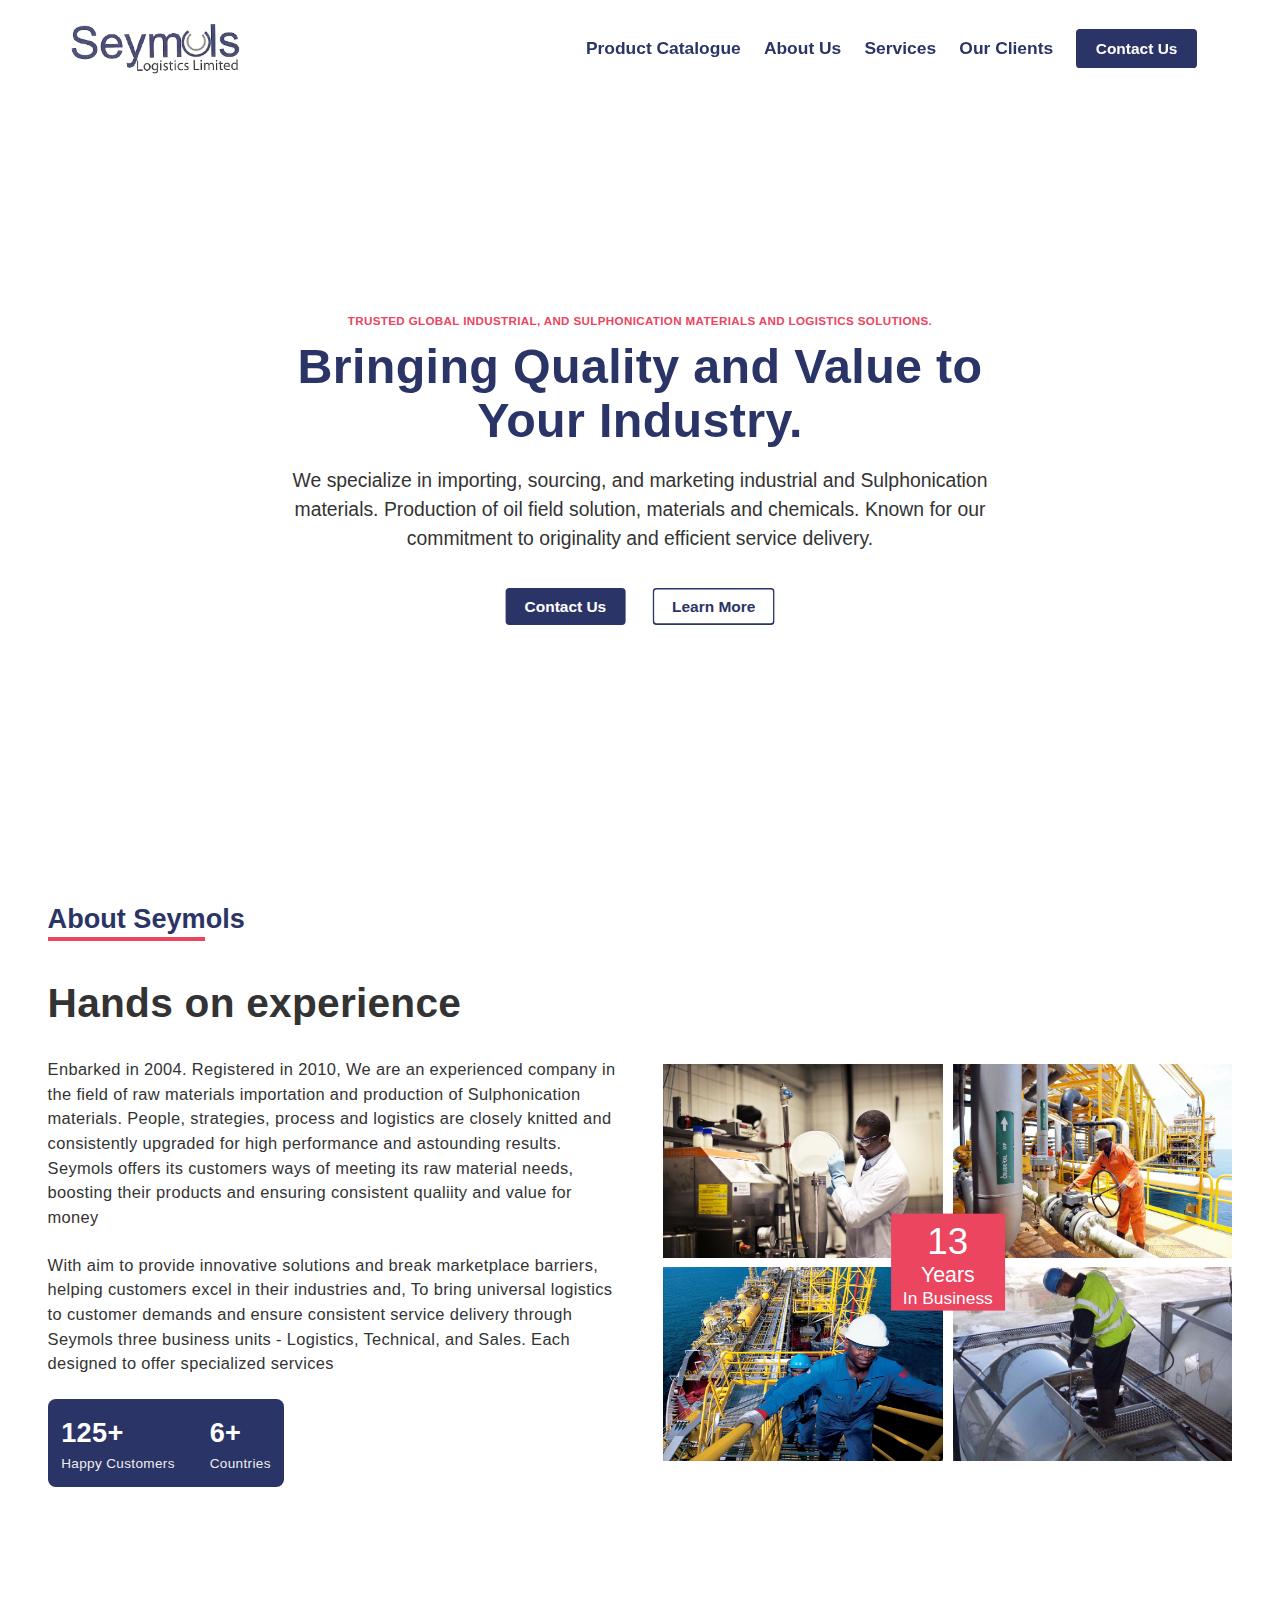
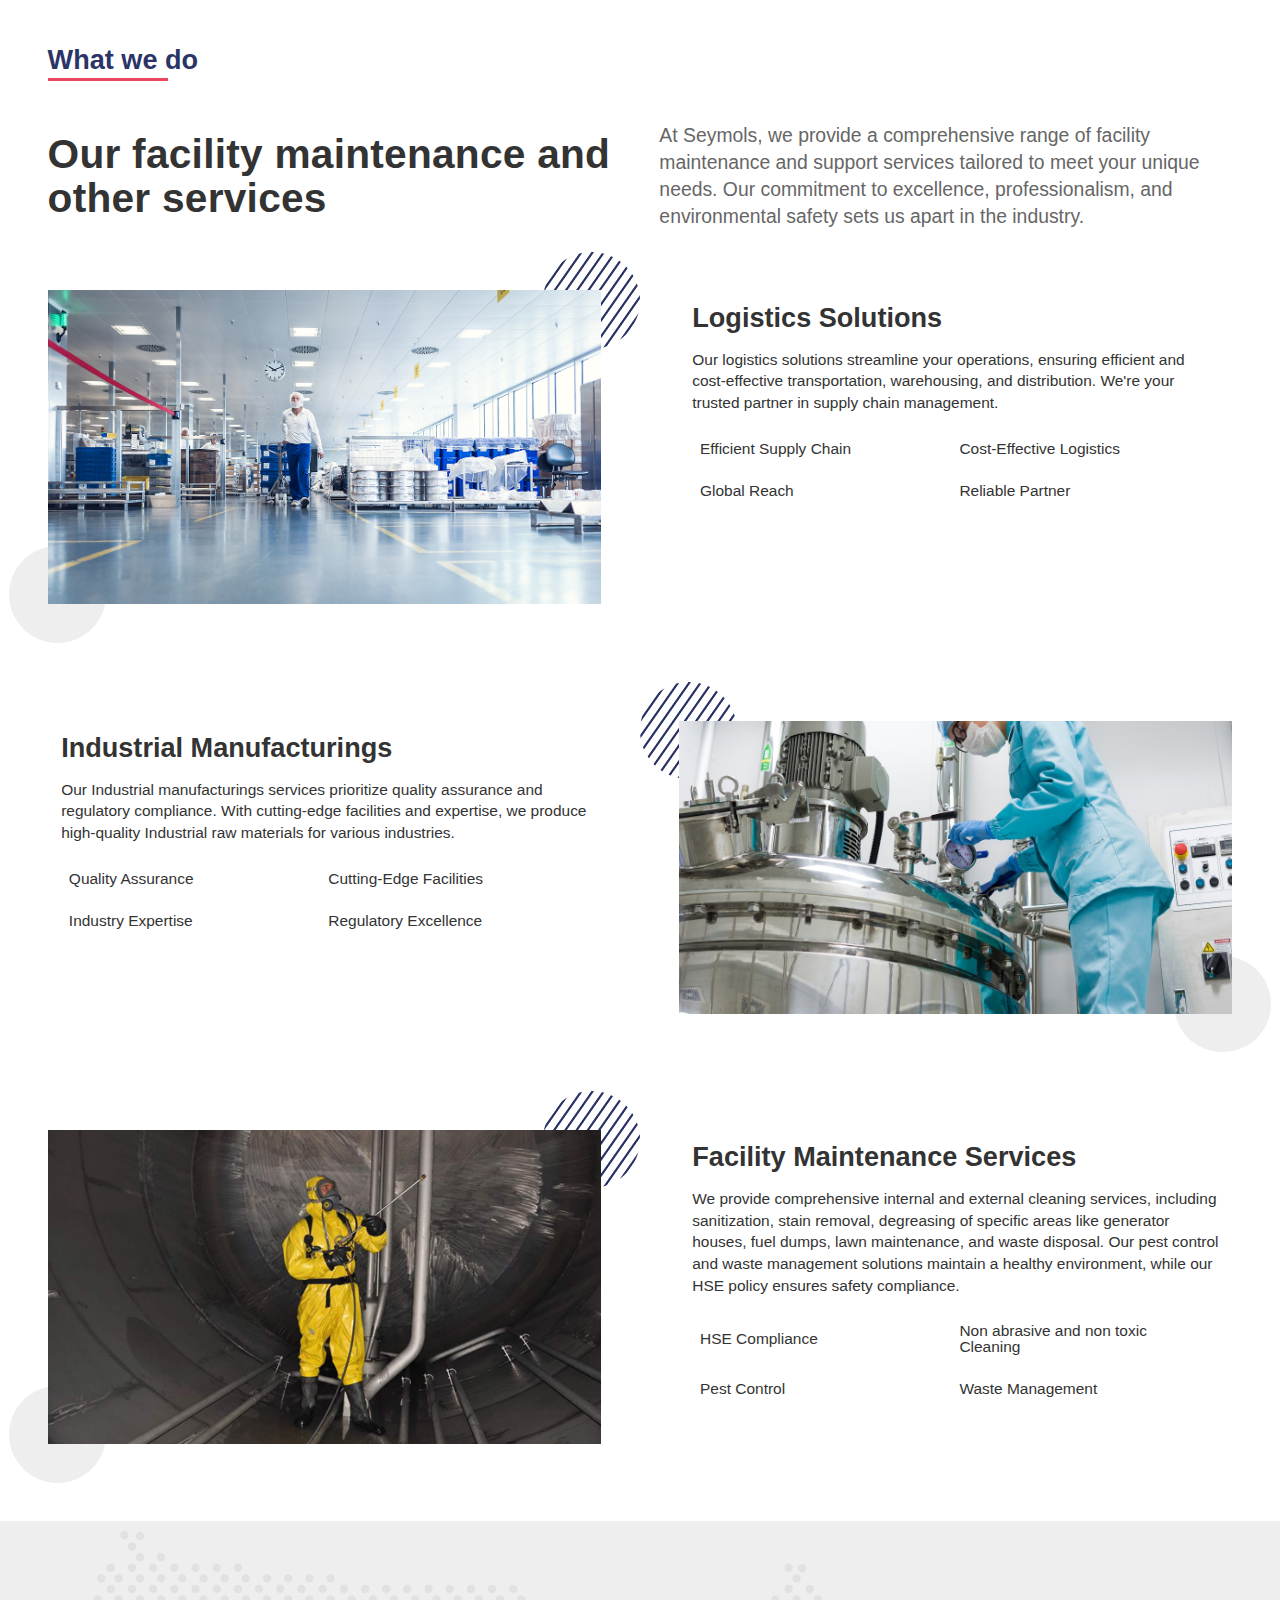
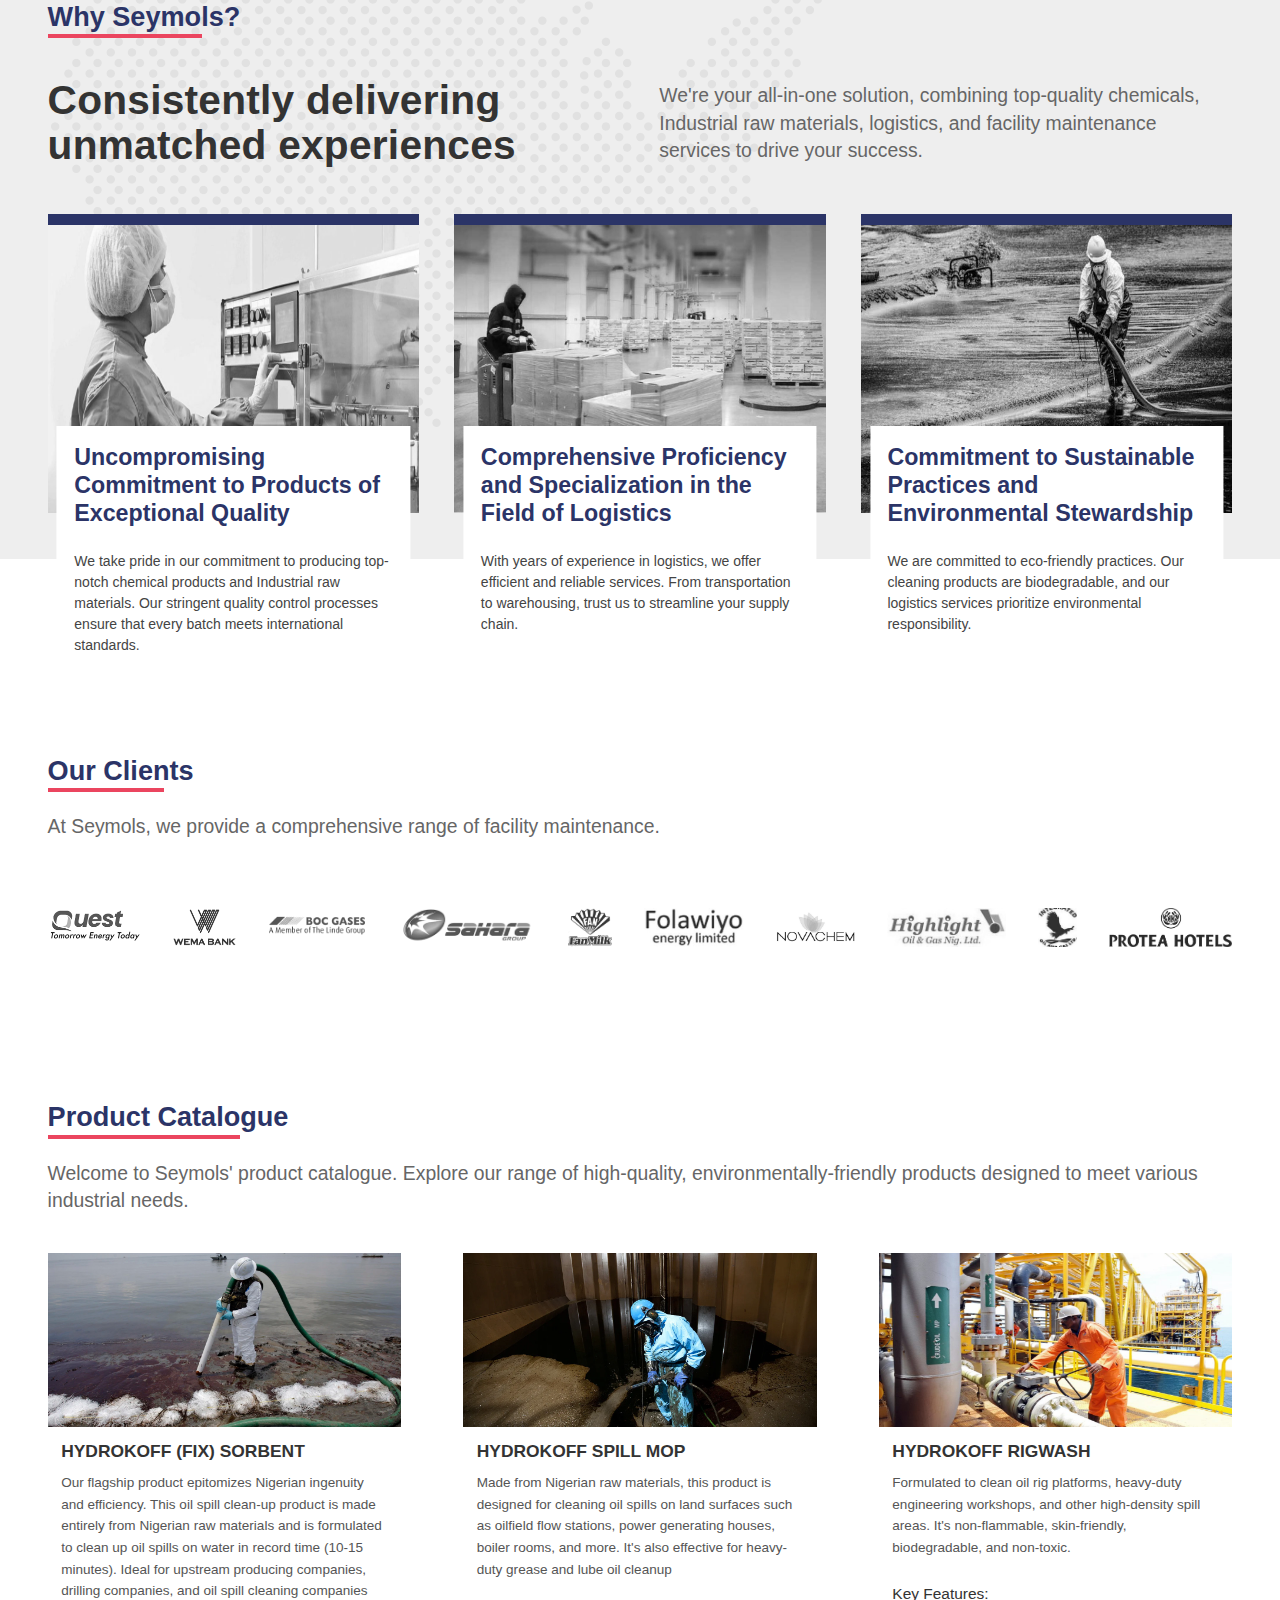
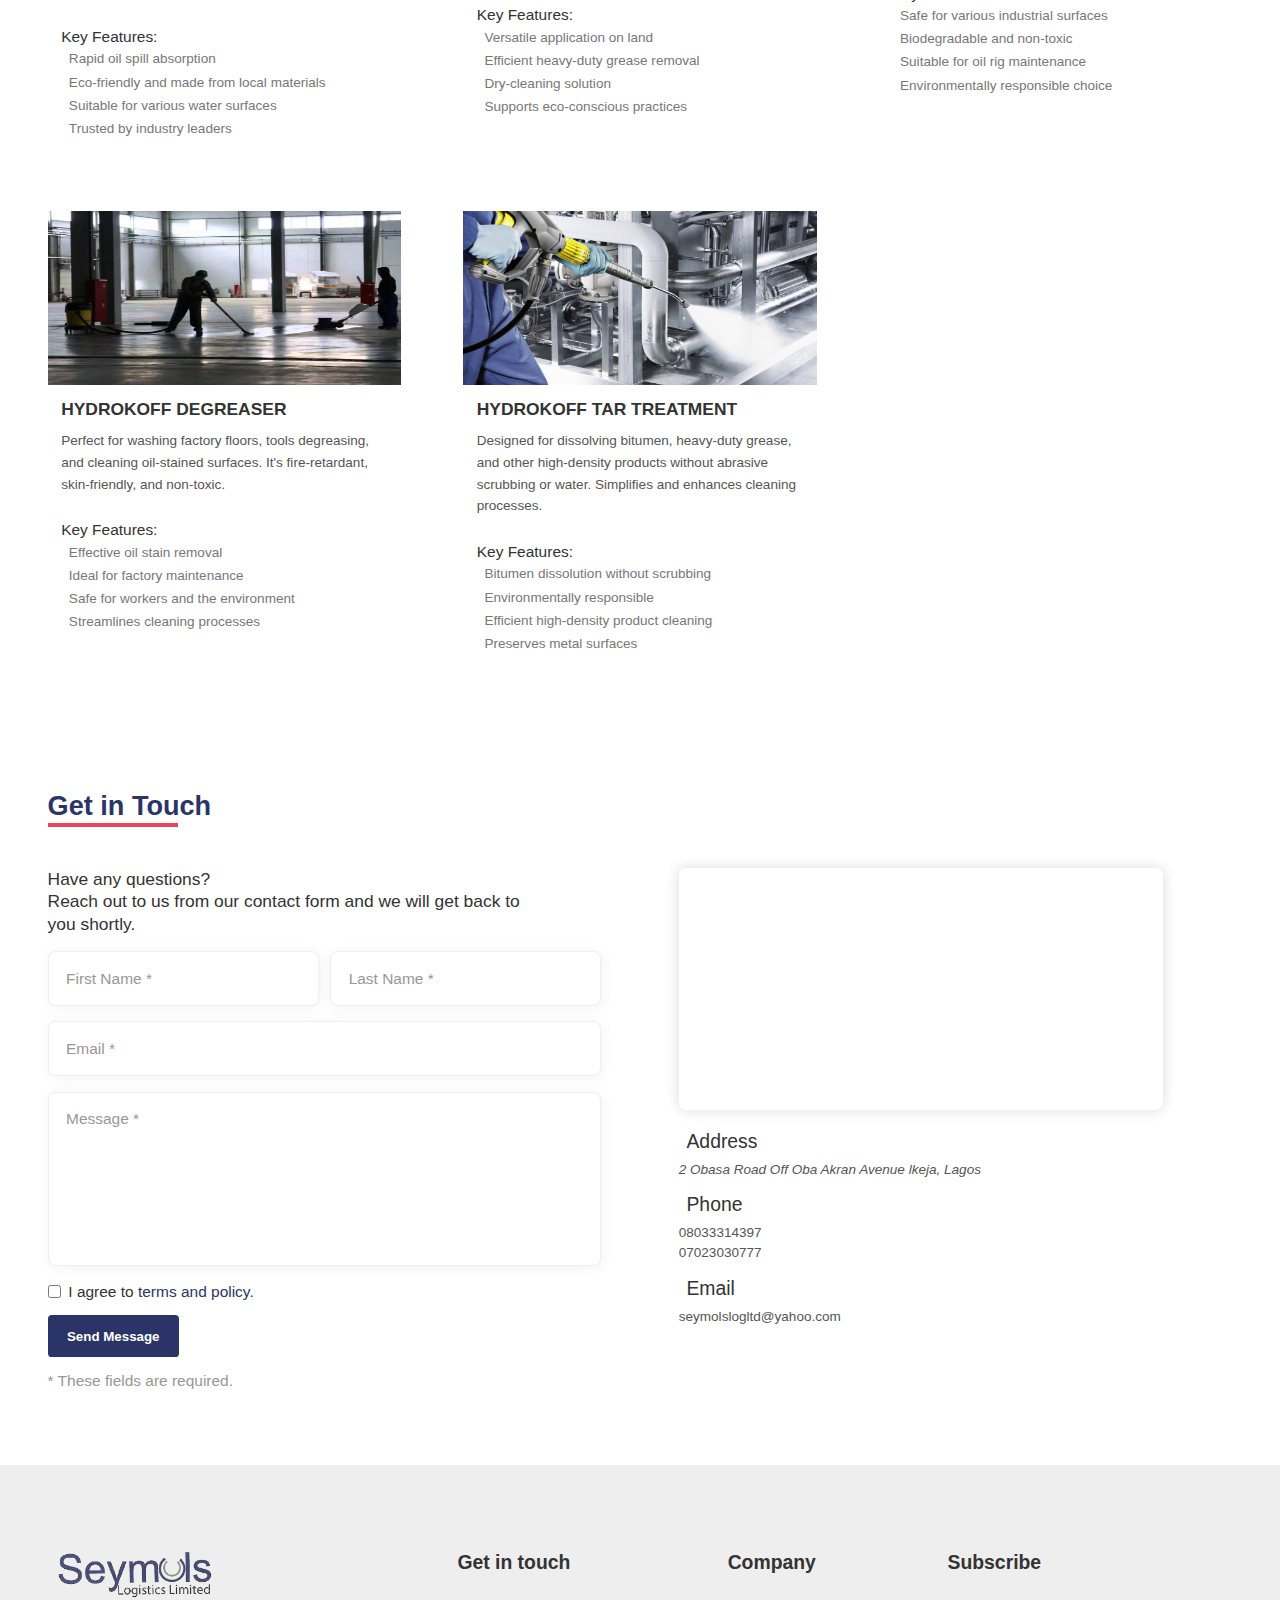
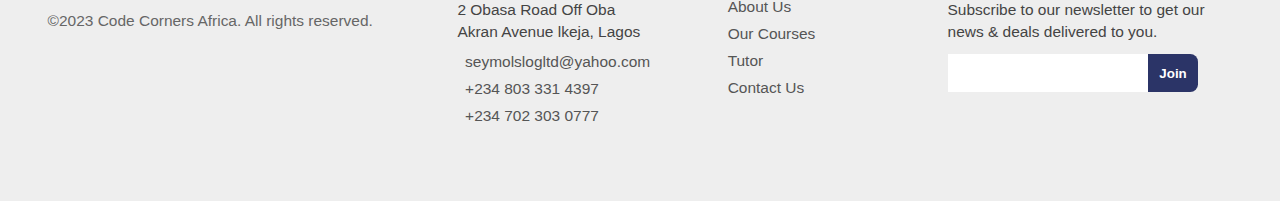
==== commit 04aca5a3: "re-commit" ====
--- a/index.html
+++ b/index.html
@@ -56,14 +56,14 @@
 
                     <ui class="nav__list-m">
                         <!-- <li class="nav__item"><a href="#">Home</a></li> -->
-                        <li class="nav__item"><a href="#">Product Catalogue</a></li>
-                        <li class="nav__item"><a href="#">About Us</a></li>
+                        <li class="nav__item"><a href="#product">Product Catalogue</a></li>
+                        <li class="nav__item"><a href="#about">About Us</a></li>
                         <!-- What we do -->
                         <!-- Our team -->
-                        <li class="nav__item"><a href="#">Services</a></li>
-                        <li class="nav__item"><a href="#">Our Clients</a></li>
+                        <li class="nav__item"><a href="#what">Services</a></li>
+                        <li class="nav__item"><a href="#clients">Our Clients</a></li>
                         <div class="nav__extras">
-                            <a href="#" class="nav__button">Contact Us</a>
+                            <a href="#contact" class="nav__button">Contact Us</a>
                             <i class="fi fi-rr-cart-arrow-down nav__icon"></i>
                         </div>
                     </ui>
@@ -125,7 +125,7 @@
                         <p class="sub__heading">Trusted Global Industrial, and Sulphonication materials and logistics solutions.</p>
                         <h1 class="heading__primary">Bringing Quality and Value to Your Industry.</h1>
                         <h4 class="hero__text">
-                            We specialize in importing, sourcing, and marketing industrial and Sulphonication materials. Producttion of oil field solution, materials and chemicals. Known for our commitment to originality and efficient service delivery.
+                            We specialize in importing, sourcing, and marketing industrial and Sulphonication materials. Production of oil field solution, materials and chemicals. Known for our commitment to originality and efficient service delivery.
                         </h4>
                         <div class="hero__actions">
                             <button class="hero__button btn btn--filled">Contact Us</button>
